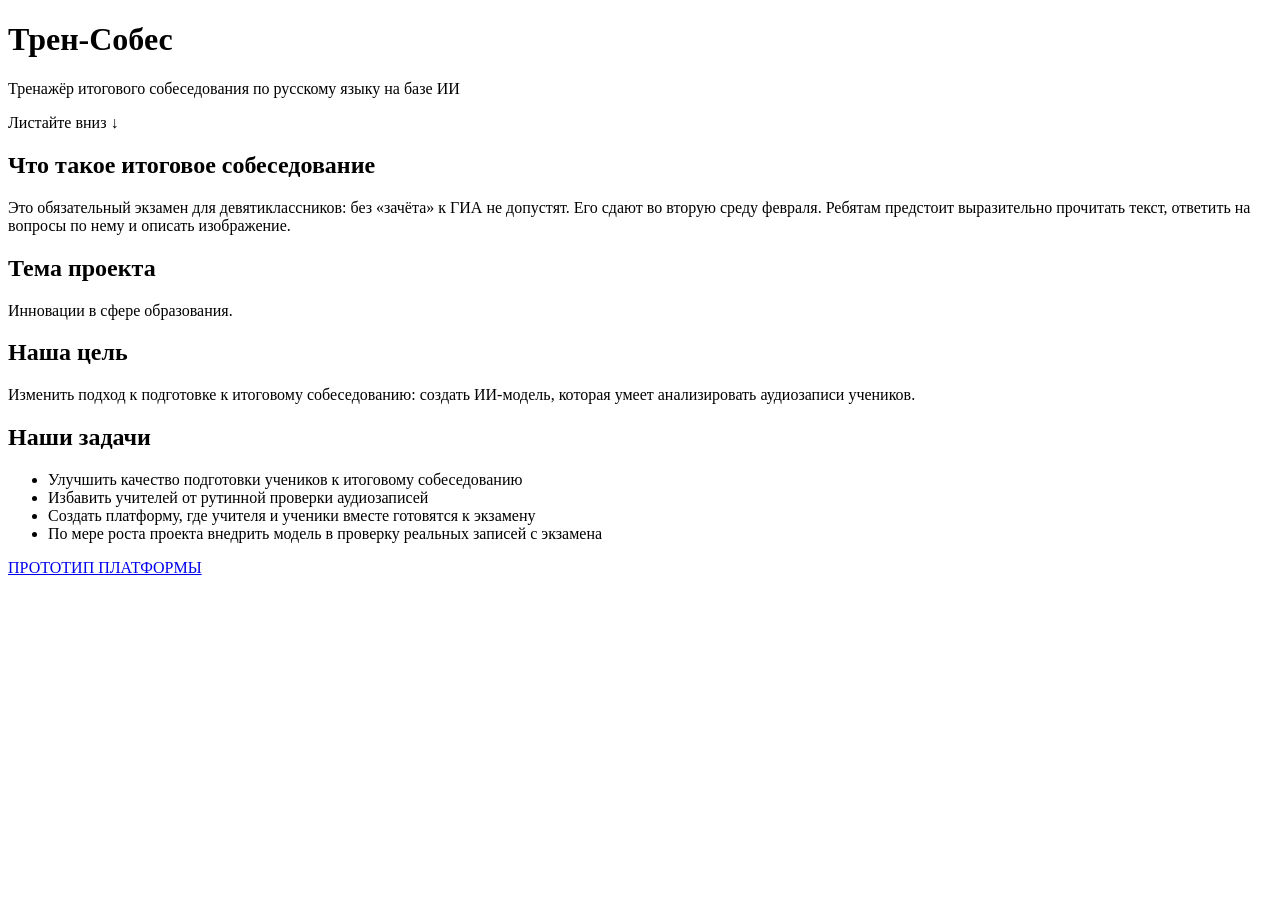
==== public_html/index.html @ 6dfd192b "Create index.html" ====
<!DOCTYPE html>
<html lang="ru">
<head>
<meta charset="UTF-8">
<meta name="viewport" content="width=device-width, initial-scale=1">
<title>Трен-Собес — подготовка к итоговому собеседованию</title>
<link rel="stylesheet" href="style.css">
<link rel="stylesheet" href="landing.css">
<script>document.documentElement.className+=' js'</script>
</head>
<body class="lp">

<header class="lp-hero">
  <h1 class="lp-title">Трен-Собес</h1>
  <p class="lp-tag">Тренажёр итогового собеседования по русскому языку на базе ИИ</p>
  <div class="lp-wave" aria-hidden="true"><i></i><i></i><i></i><i></i><i></i><i></i><i></i><i></i><i></i><i></i><i></i></div>
  <div class="lp-scroll" aria-hidden="true">Листайте вниз ↓</div>
</header>

<main class="lp-wrap">
  <section class="lp-block accent rv">
    <h2>Что такое итоговое собеседование</h2>
    <p>Это обязательный экзамен для девятиклассников: без «зачёта» к ГИА не допустят. Его сдают во вторую среду февраля. Ребятам предстоит выразительно прочитать текст, ответить на вопросы по нему и описать изображение.</p>
  </section>

  <section class="lp-block warm rv from-r">
    <h2>Тема проекта</h2>
    <p>Инновации в сфере образования.</p>
  </section>

  <section class="lp-block accent rv">
    <h2>Наша цель</h2>
    <p>Изменить подход к подготовке к итоговому собеседованию: создать ИИ-модель, которая умеет анализировать аудиозаписи учеников.</p>
  </section>

  <section class="lp-block rv from-r">
    <h2>Наши задачи</h2>
    <ul class="lp-tasks">
      <li>Улучшить качество подготовки учеников к итоговому собеседованию</li>
      <li>Избавить учителей от рутинной проверки аудиозаписей</li>
      <li>Создать платформу, где учителя и ученики вместе готовятся к экзамену</li>
      <li>По мере роста проекта внедрить модель в проверку реальных записей с экзамена</li>
    </ul>
  </section>
</main>

<div class="lp-cta rv">
  <a class="btn" href="role.html">ПРОТОТИП ПЛАТФОРМЫ</a>
</div>

<script>
(function(){
  var els=document.querySelectorAll('.rv');
  if(!('IntersectionObserver' in window)){els.forEach(function(e){e.classList.add('in')});return}
  var io=new IntersectionObserver(function(entries){
    entries.forEach(function(en){if(en.isIntersecting){en.target.classList.add('in');io.unobserve(en.target)}});
  },{threshold:.15});
  els.forEach(function(e){io.observe(e)});
})();
</script>
</body>
</html>
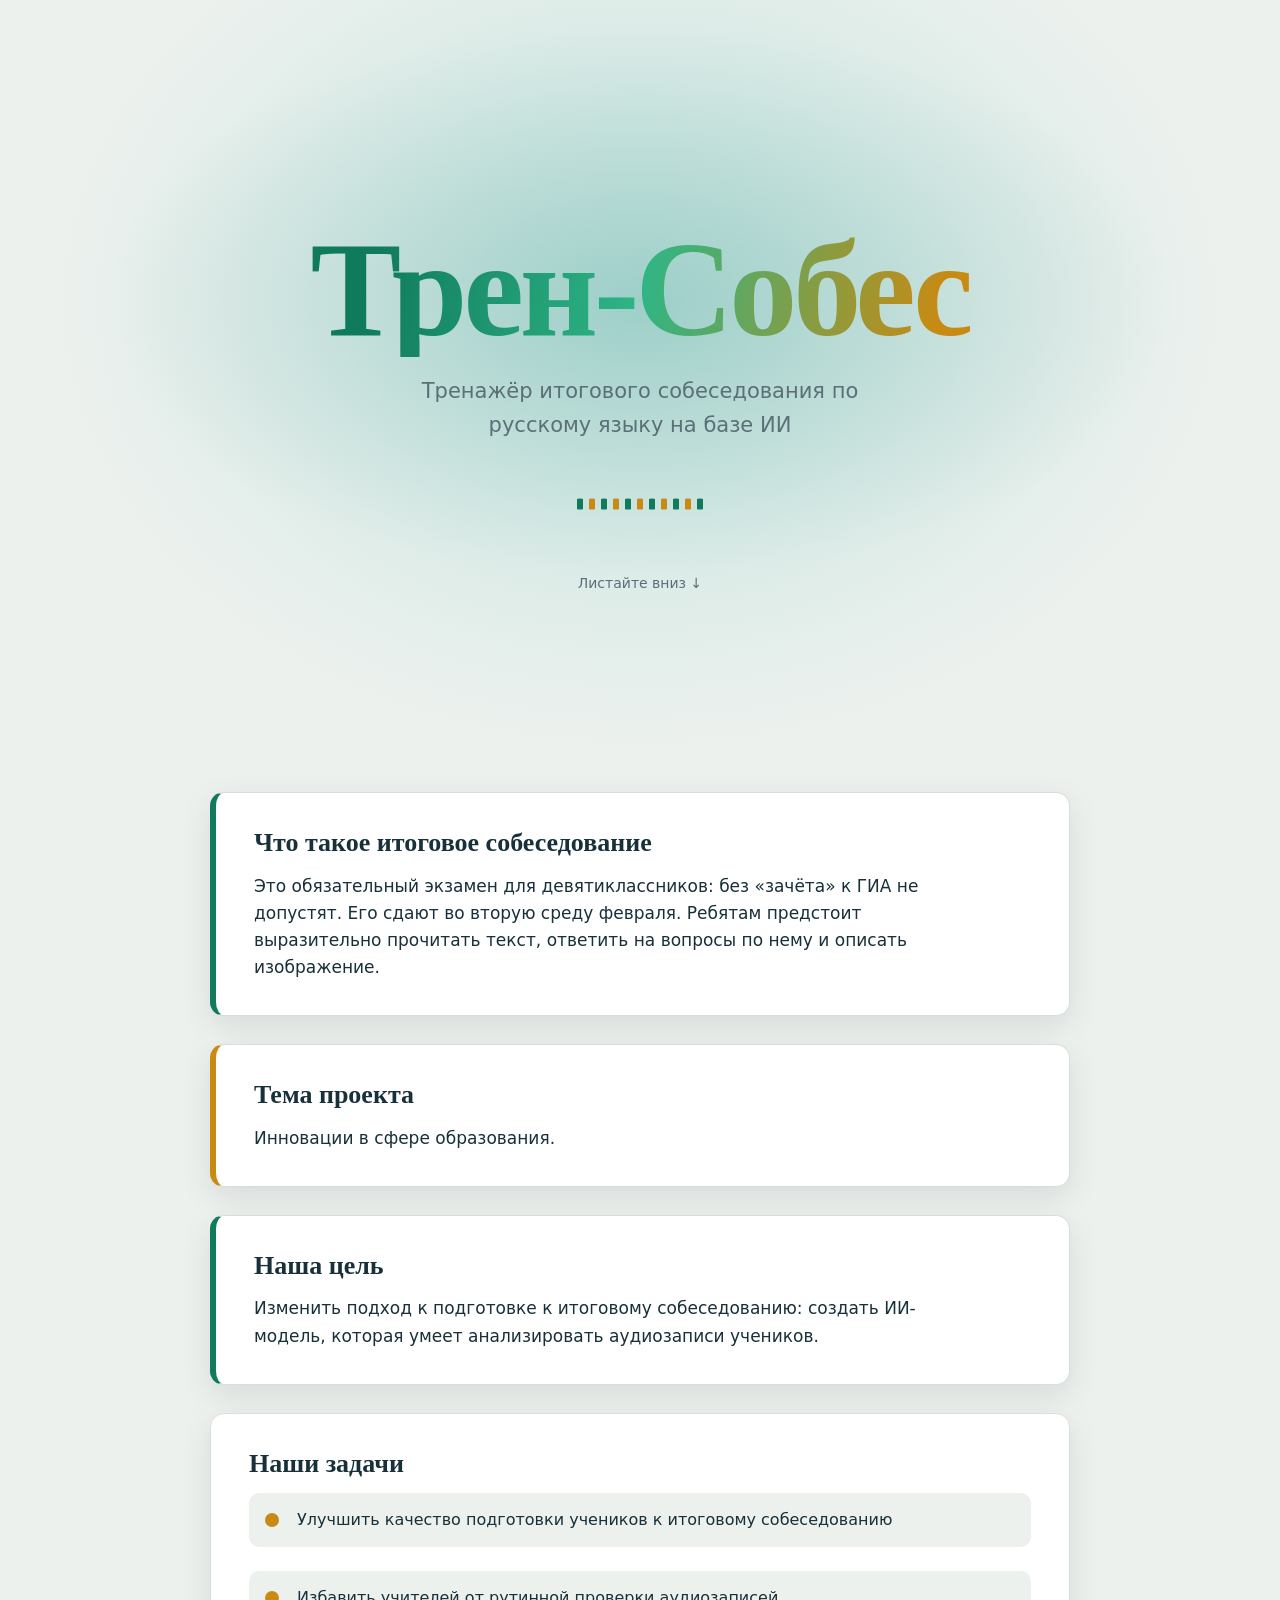
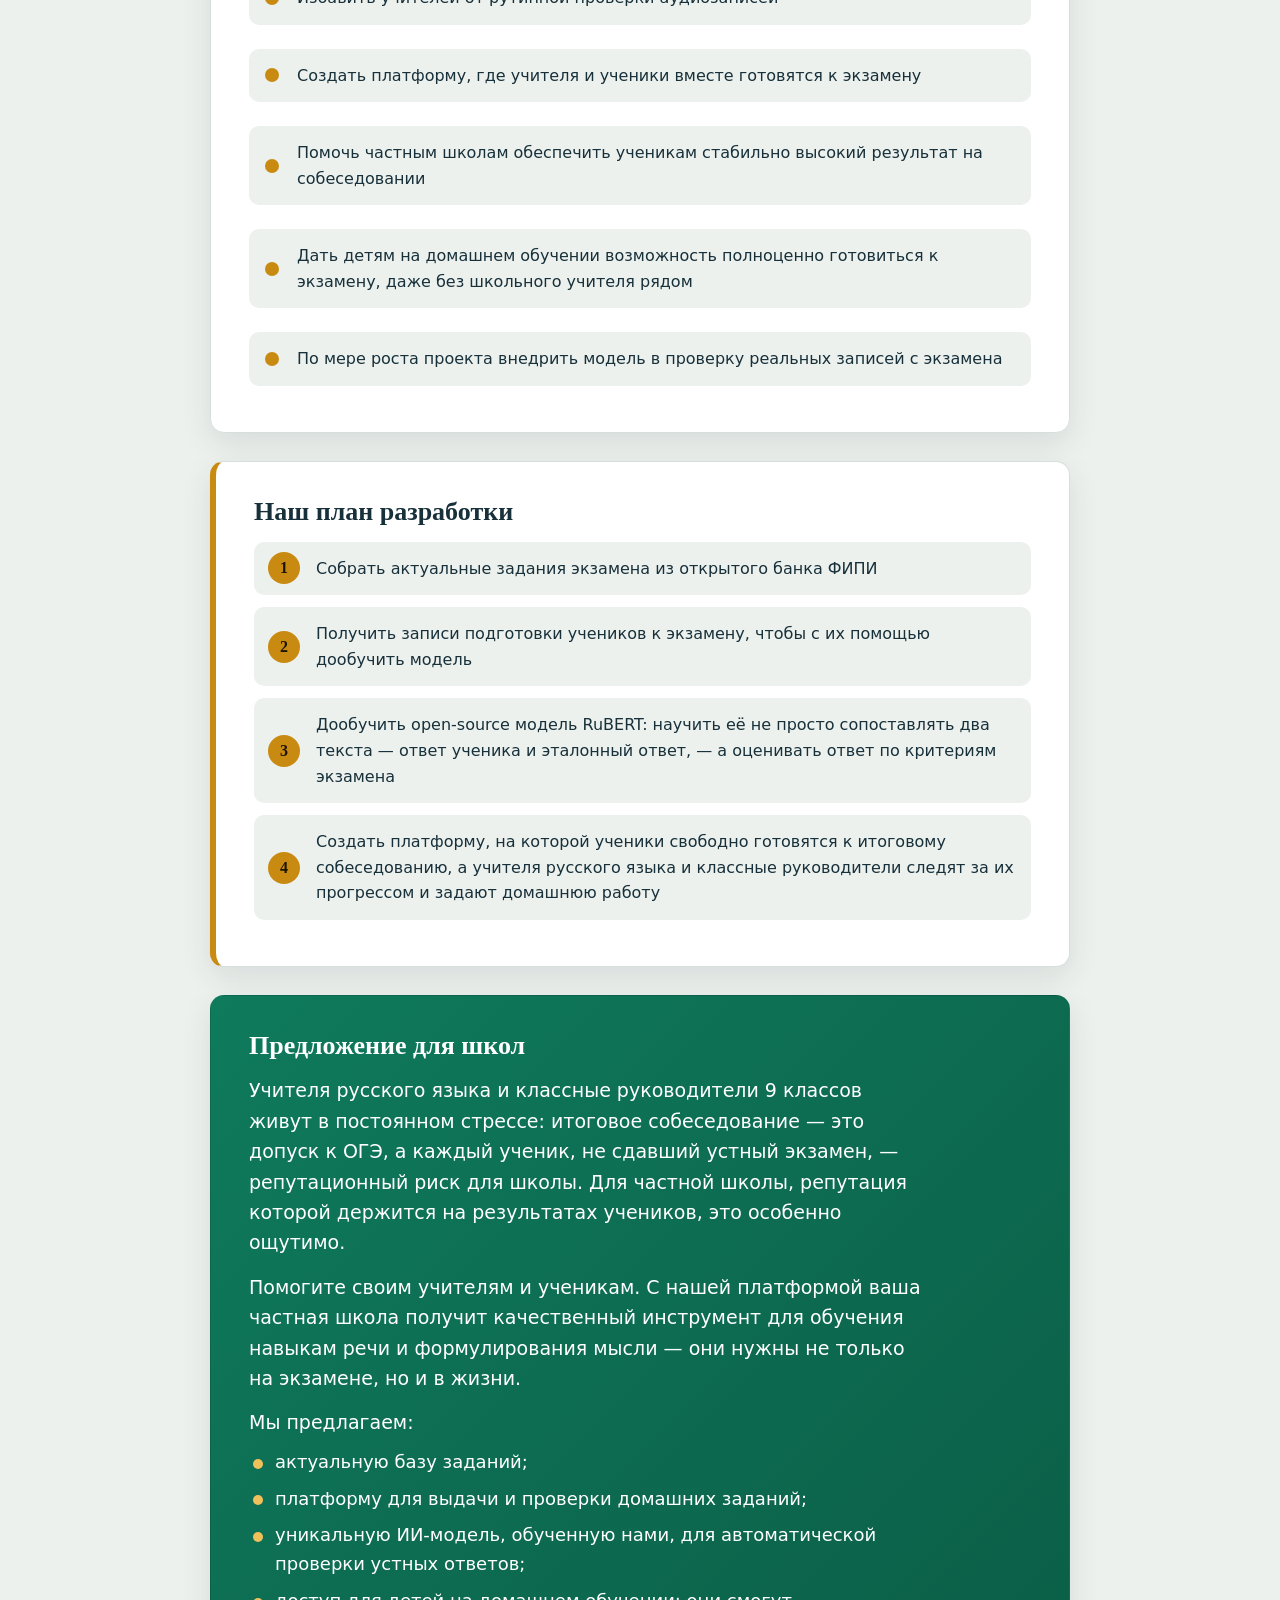
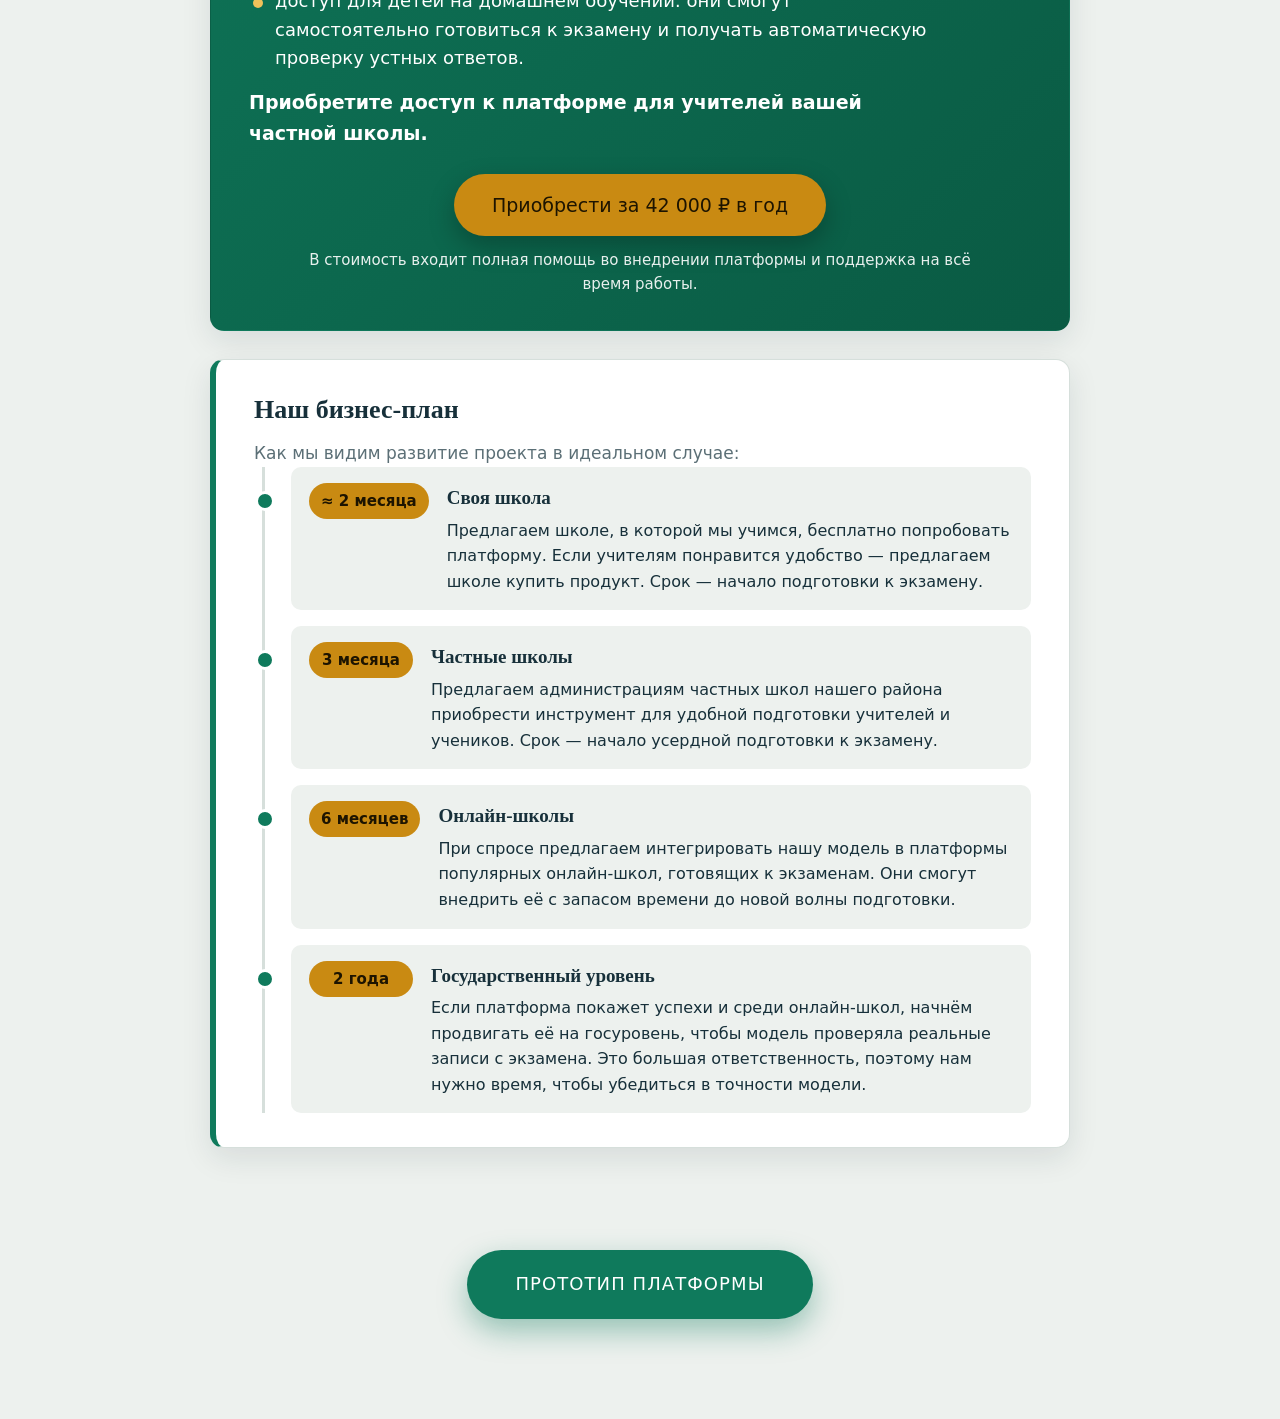
==== commit 057af1de: "Add files via upload" ====
--- a/public_html/index.html
+++ b/public_html/index.html
@@ -39,8 +39,74 @@
       <li>Улучшить качество подготовки учеников к итоговому собеседованию</li>
       <li>Избавить учителей от рутинной проверки аудиозаписей</li>
       <li>Создать платформу, где учителя и ученики вместе готовятся к экзамену</li>
+      <li>Помочь частным школам обеспечить ученикам стабильно высокий результат на собеседовании</li>
+      <li>Дать детям на домашнем обучении возможность полноценно готовиться к экзамену, даже без школьного учителя рядом</li>
       <li>По мере роста проекта внедрить модель в проверку реальных записей с экзамена</li>
     </ul>
+  </section>
+
+  <section class="lp-block warm rv">
+    <h2>Наш план разработки</h2>
+    <ol class="lp-steps">
+      <li>Собрать актуальные задания экзамена из открытого банка ФИПИ</li>
+      <li>Получить записи подготовки учеников к экзамену, чтобы с их помощью дообучить модель</li>
+      <li>Дообучить open-source модель RuBERT: научить её не просто сопоставлять два текста — ответ ученика и эталонный ответ, — а оценивать ответ по критериям экзамена</li>
+      <li>Создать платформу, на которой ученики свободно готовятся к итоговому собеседованию, а учителя русского языка и классные руководители следят за их прогрессом и задают домашнюю работу</li>
+    </ol>
+  </section>
+
+  <section class="lp-block goal rv from-r">
+    <h2>Предложение для школ</h2>
+    <p>Учителя русского языка и классные руководители 9 классов живут в постоянном стрессе: итоговое собеседование — это допуск к ОГЭ, а каждый ученик, не сдавший устный экзамен, — репутационный риск для школы. Для частной школы, репутация которой держится на результатах учеников, это особенно ощутимо.</p>
+    <p class="lp-offer-gap">Помогите своим учителям и ученикам. С нашей платформой ваша частная школа получит качественный инструмент для обучения навыкам речи и формулирования мысли — они нужны не только на экзамене, но и в жизни.</p>
+    <p class="lp-offer-gap">Мы предлагаем:</p>
+    <ul class="lp-offer">
+      <li>актуальную базу заданий;</li>
+      <li>платформу для выдачи и проверки домашних заданий;</li>
+      <li>уникальную ИИ-модель, обученную нами, для автоматической проверки устных ответов;</li>
+      <li>доступ для детей на домашнем обучении: они смогут самостоятельно готовиться к экзамену и получать автоматическую проверку устных ответов.</li>
+    </ul>
+    <p class="lp-offer-gap"><strong>Приобретите доступ к платформе для учителей вашей частной школы.</strong></p>
+    <div class="lp-buy">
+      <!-- TODO: заменить href на форму заявки или почту для связи -->
+      <a class="btn alt" href="#">Приобрести за 42 000 ₽ в год</a>
+      <p class="lp-buy-note">В стоимость входит полная помощь во внедрении платформы и поддержка на всё время работы.</p>
+    </div>
+  </section>
+
+  <section class="lp-block accent rv">
+    <h2>Наш бизнес-план</h2>
+    <p class="lp-lead">Как мы видим развитие проекта в идеальном случае:</p>
+    <ol class="lp-roadmap">
+      <li>
+        <span class="lp-term">≈ 2 месяца</span>
+        <div>
+          <strong>Своя школа</strong>
+          <p>Предлагаем школе, в которой мы учимся, бесплатно попробовать платформу. Если учителям понравится удобство — предлагаем школе купить продукт. Срок — начало подготовки к экзамену.</p>
+        </div>
+      </li>
+      <li>
+        <span class="lp-term">3 месяца</span>
+        <div>
+          <strong>Частные школы</strong>
+          <p>Предлагаем администрациям частных школ нашего района приобрести инструмент для удобной подготовки учителей и учеников. Срок — начало усердной подготовки к экзамену.</p>
+        </div>
+      </li>
+      <li>
+        <span class="lp-term">6 месяцев</span>
+        <div>
+          <strong>Онлайн-школы</strong>
+          <p>При спросе предлагаем интегрировать нашу модель в платформы популярных онлайн-школ, готовящих к экзаменам. Они смогут внедрить её с запасом времени до новой волны подготовки.</p>
+        </div>
+      </li>
+      <li>
+        <span class="lp-term">2 года</span>
+        <div>
+          <strong>Государственный уровень</strong>
+          <p>Если платформа покажет успехи и среди онлайн-школ, начнём продвигать её на госуровень, чтобы модель проверяла реальные записи с экзамена. Это большая ответственность, поэтому нам нужно время, чтобы убедиться в точности модели.</p>
+        </div>
+      </li>
+    </ol>
   </section>
 </main>
 
--- a/public_html/style.css
+++ b/public_html/style.css
@@ -0,0 +1,80 @@
+:root{--bg:#edf1ee;--ink:#17303a;--muted:#5b6f76;--card:#fff;--line:#d6dfdb;--accent:#0f7a5c;--accent-d:#0a5a43;--glow:#0f766e;--warm:#c98a12;--ok:#1f8a4c;--bad:#b83b3b;--r:14px}
+@media(prefers-color-scheme:dark){:root{--bg:#101c20;--ink:#e6efee;--muted:#93a8ad;--card:#182a30;--line:#2a4047;--accent:#34b88a;--accent-d:#55d1a6;--glow:#2fb5a8;--warm:#e3ae3d;--ok:#4cc17f;--bad:#e56b6b}}
+*{box-sizing:border-box}
+body{margin:0;min-height:100vh;background:var(--bg);color:var(--ink);font:16px/1.6 "Segoe UI",system-ui,-apple-system,sans-serif}
+h1,h2,h3,h4,h5{font-family:Georgia,"Times New Roman",serif;line-height:1.25;margin:0 0 .6em}
+.topbar{position:sticky;top:0;z-index:5;display:flex;gap:8px;align-items:center;padding:10px 20px;background:var(--card);border-bottom:1px solid var(--line)}
+.topbar a{color:var(--accent);text-decoration:none;font-weight:600;padding:6px 12px;border-radius:8px}
+.topbar a:hover,.topbar a:focus-visible{background:var(--bg);outline:none}
+.topbar .sp{flex:1}
+.stage{display:flex;justify-content:center;align-items:center;min-height:calc(100vh - 56px);padding:24px}
+.stage.full{min-height:100vh}
+.card{background:var(--card);border:1px solid var(--line);border-radius:var(--r);padding:36px;width:100%;max-width:520px;text-align:center;box-shadow:0 8px 28px rgba(15,40,45,.08)}
+.card.wide{max-width:820px;text-align:left}
+.card h1{font-size:1.9rem}.card h2,.card h3{font-size:1.5rem}
+.sub{color:var(--muted);margin:-.2em 0 1.4em}
+.btn{display:block;width:100%;padding:15px 18px;margin:10px 0;border:0;border-radius:10px;background:var(--accent);color:#fff;font:600 17px/1.3 inherit;text-decoration:none;text-align:center;cursor:pointer;transition:background .15s,transform .15s}
+.btn:hover,.btn:focus-visible{background:var(--accent-d);transform:translateY(-1px);outline:none}
+.btn.alt{background:var(--warm);color:#1d1400}.btn.alt:hover{filter:brightness(.93);background:var(--warm)}
+.btn.ghost{background:transparent;color:var(--accent);border:2px solid var(--accent)}
+.btn.ghost:hover{background:var(--accent);color:#fff}
+.list{list-style:none;padding:0;margin:0}
+.list li{margin:8px 0}
+.list a{display:block;padding:14px;border:1px solid var(--line);border-radius:10px;color:var(--accent);font-weight:600;text-decoration:none;background:var(--card)}
+.list a:hover,.list a:focus-visible{border-color:var(--accent);background:var(--bg);outline:none}
+table{width:100%;border-collapse:collapse;margin-top:12px;text-align:left}
+th,td{padding:12px;border-bottom:1px solid var(--line)}
+th{color:var(--muted);font-weight:600;font-size:.92rem}
+.stress{color:#d33;font-weight:inherit}
+.good{color:var(--ok);font-weight:700}.mid{color:var(--warm);font-weight:700}.low{color:var(--bad);font-weight:700}
+.note{margin-top:20px;font-size:.85rem;color:var(--muted)}
+.passage{background:var(--bg);border-left:4px solid var(--accent);border-radius:10px;padding:18px 20px;white-space:pre-line;font-family:Georgia,serif;font-size:1.05rem}
+.q{margin:8px 0;padding:10px 14px;background:var(--bg);border-left:4px solid var(--warm);border-radius:8px}
+.hint{margin-top:14px;padding:14px 16px;border:1px dashed var(--line);border-radius:10px}
+.hint b{display:block;color:var(--muted);font-weight:600;font-size:.9rem}
+.photo{display:block;width:100%;max-width:480px;margin:18px auto;border-radius:12px;background:var(--line)}
+.rec{display:flex;flex-direction:column;align-items:center;gap:6px;margin-top:28px}
+.mic{width:72px;height:72px;border-radius:50%;background:var(--accent);display:grid;place-items:center;text-decoration:none;transition:transform .15s,background .15s}
+.mic:hover,.mic:focus-visible{background:var(--accent-d);transform:scale(1.06);outline:none}
+.mic svg{width:32px;height:32px;fill:none;stroke:#fff;stroke-width:2;stroke-linecap:round}
+.rec span{font-size:.85rem;color:var(--muted)}
+
+.lp{overflow-x:hidden}
+.lp-hero{min-height:88vh;display:flex;flex-direction:column;align-items:center;justify-content:center;text-align:center;padding:48px 20px 24px;position:relative}
+.lp-hero::before{content:"";position:absolute;inset:0;z-index:-1;background:radial-gradient(60% 50% at 50% 38%,color-mix(in srgb,var(--glow) 22%,transparent),transparent 70%)}
+.lp-title{font-family:Georgia,"Times New Roman",serif;font-weight:700;font-size:clamp(3.2rem,13vw,8.5rem);line-height:1;letter-spacing:-.03em;margin:0;background:linear-gradient(100deg,var(--accent) 10%,var(--accent-d) 45%,var(--warm) 95%);-webkit-background-clip:text;background-clip:text;color:transparent;animation:lp-title 1.1s cubic-bezier(.2,.8,.2,1) both}
+.lp-tag{margin:18px 0 0;max-width:34ch;font-size:clamp(1.05rem,2.4vw,1.35rem);color:var(--muted);animation:lp-title 1.1s .25s cubic-bezier(.2,.8,.2,1) both}
+.lp-wave{display:flex;gap:6px;align-items:center;height:56px;margin-top:34px;animation:lp-title 1.1s .45s both}
+.lp-wave i{display:block;width:6px;height:100%;border-radius:3px;background:var(--accent);transform:scaleY(.2);animation:lp-bar 1.4s ease-in-out infinite}
+.lp-wave i:nth-child(2n){background:var(--warm)}
+.lp-wave i:nth-child(1){animation-delay:-1.3s}.lp-wave i:nth-child(2){animation-delay:-1.1s}.lp-wave i:nth-child(3){animation-delay:-.9s}.lp-wave i:nth-child(4){animation-delay:-.7s}.lp-wave i:nth-child(5){animation-delay:-.5s}.lp-wave i:nth-child(6){animation-delay:-.3s}.lp-wave i:nth-child(7){animation-delay:-.6s}.lp-wave i:nth-child(8){animation-delay:-.2s}.lp-wave i:nth-child(9){animation-delay:-.8s}.lp-wave i:nth-child(10){animation-delay:-.4s}.lp-wave i:nth-child(11){animation-delay:-1s}
+@keyframes lp-bar{0%,100%{transform:scaleY(.2)}50%{transform:scaleY(1)}}
+@keyframes lp-title{from{opacity:0;transform:translateY(28px)}to{opacity:1;transform:none}}
+.lp-scroll{margin-top:40px;color:var(--muted);font-size:.9rem}
+
+.lp-wrap{max-width:900px;margin:0 auto;padding:0 20px 40px}
+.lp-block{background:var(--card);border:1px solid var(--line);border-radius:var(--r);padding:34px 38px;margin:0 0 28px;box-shadow:0 10px 30px rgba(15,40,45,.07);position:relative}
+.lp-block h2{font-size:clamp(1.4rem,3.4vw,1.9rem);margin-bottom:.5em}
+.lp-block p{margin:0;font-size:1.06rem;max-width:68ch}
+.lp-block.accent{border-left:6px solid var(--accent)}
+.lp-block.warm{border-left:6px solid var(--warm)}
+.lp-block.goal{background:linear-gradient(135deg,var(--accent),var(--accent-d));color:#fff;border-color:transparent}
+.lp-block.goal h2{color:#fff}
+.lp-block.goal p{font-size:1.2rem}
+.lp-tasks{list-style:none;margin:0;padding:0;display:grid;gap:12px}
+.lp-tasks li{position:relative;padding:14px 16px 14px 48px;background:var(--bg);border-radius:10px}
+.lp-tasks li::before{content:"";position:absolute;left:16px;top:50%;width:14px;height:14px;margin-top:-7px;border-radius:50%;background:var(--warm)}
+
+.lp-cta{text-align:center;padding:24px 20px 90px}
+.lp-cta .btn{display:inline-block;width:auto;padding:20px 48px;font-size:1.15rem;letter-spacing:.06em;border-radius:999px;box-shadow:0 12px 30px color-mix(in srgb,var(--accent) 40%,transparent)}
+
+.js .rv{opacity:0;transform:translateX(-120px);transition:opacity .9s cubic-bezier(.2,.8,.2,1),transform .9s cubic-bezier(.2,.8,.2,1)}
+.js .rv.from-r{transform:translateX(120px)}
+.js .rv.in{opacity:1;transform:none}
+@media(max-width:600px){.lp-block{padding:24px 22px}.js .rv,.js .rv.from-r{transform:translateX(0) translateY(40px)}}
+@media(prefers-reduced-motion:reduce){
+  .lp-title,.lp-tag,.lp-wave{animation:none}
+  .lp-wave i{animation:none;transform:scaleY(.6)}
+  .js .rv,.js .rv.from-r{opacity:1;transform:none;transition:none}
+}
+
--- a/public_html/landing.css
+++ b/public_html/landing.css
@@ -0,0 +1,353 @@
+/* ===== Стили лендинга (index.html). Подключается ПОСЛЕ style.css ===== */
+
+body.lp {
+  overflow-x: hidden;
+}
+
+/* ---------- Первый экран ---------- */
+.lp-hero {
+  min-height: 88vh;
+  display: flex;
+  flex-direction: column;
+  align-items: center;
+  justify-content: center;
+  text-align: center;
+  padding: 48px 20px 24px;
+  background: radial-gradient(ellipse at 50% 38%, rgba(47, 181, 168, 0.22), rgba(0, 0, 0, 0) 65%);
+}
+
+.lp-title {
+  margin: 0;
+  font-family: Georgia, "Times New Roman", serif;
+  font-weight: 700;
+  font-size: 56px;
+  line-height: 1;
+  letter-spacing: -0.03em;
+  color: #0f7a5c;
+  background: linear-gradient(100deg, #0f7a5c 10%, #2fb585 50%, #c98a12 95%);
+  -webkit-background-clip: text;
+  background-clip: text;
+  -webkit-text-fill-color: transparent;
+  animation: lp-rise 1.1s ease-out both;
+}
+
+.lp-tag {
+  margin: 18px 0 0;
+  max-width: 460px;
+  font-size: 18px;
+  color: var(--muted);
+  animation: lp-rise 1.1s ease-out 0.25s both;
+}
+
+.lp-scroll {
+  margin-top: 40px;
+  font-size: 14px;
+  color: var(--muted);
+}
+
+/* ---------- Звуковая волна ---------- */
+.lp-wave {
+  display: flex;
+  align-items: center;
+  gap: 6px;
+  height: 56px;
+  margin-top: 34px;
+  animation: lp-rise 1.1s ease-out 0.45s both;
+}
+
+.lp-wave i {
+  display: block;
+  width: 6px;
+  height: 100%;
+  border-radius: 3px;
+  background: var(--accent);
+  transform: scaleY(0.2);
+  animation: lp-bar 1.4s ease-in-out infinite;
+}
+
+.lp-wave i:nth-child(even) { background: var(--warm); }
+.lp-wave i:nth-child(1)  { animation-delay: -1.3s; }
+.lp-wave i:nth-child(2)  { animation-delay: -1.1s; }
+.lp-wave i:nth-child(3)  { animation-delay: -0.9s; }
+.lp-wave i:nth-child(4)  { animation-delay: -0.7s; }
+.lp-wave i:nth-child(5)  { animation-delay: -0.5s; }
+.lp-wave i:nth-child(6)  { animation-delay: -0.3s; }
+.lp-wave i:nth-child(7)  { animation-delay: -0.6s; }
+.lp-wave i:nth-child(8)  { animation-delay: -0.2s; }
+.lp-wave i:nth-child(9)  { animation-delay: -0.8s; }
+.lp-wave i:nth-child(10) { animation-delay: -0.4s; }
+.lp-wave i:nth-child(11) { animation-delay: -1.0s; }
+
+@keyframes lp-bar {
+  0%, 100% { transform: scaleY(0.2); }
+  50%      { transform: scaleY(1); }
+}
+
+@keyframes lp-rise {
+  from { opacity: 0; transform: translateY(28px); }
+  to   { opacity: 1; transform: translateY(0); }
+}
+
+/* ---------- Блоки текста ---------- */
+.lp-wrap {
+  max-width: 900px;
+  margin: 0 auto;
+  padding: 0 20px 40px;
+}
+
+.lp-block {
+  position: relative;
+  margin: 0 0 28px;
+  padding: 34px 38px;
+  background: var(--card);
+  border: 1px solid var(--line);
+  border-radius: 14px;
+  box-shadow: 0 10px 30px rgba(15, 40, 45, 0.1);
+}
+
+.lp-block h2 {
+  margin: 0 0 0.5em;
+  font-size: 26px;
+}
+
+.lp-block p {
+  margin: 0;
+  max-width: 680px;
+  font-size: 17px;
+}
+
+.lp-block.accent { border-left: 6px solid var(--accent); }
+.lp-block.warm   { border-left: 6px solid var(--warm); }
+
+.lp-block.goal {
+  background: linear-gradient(135deg, #0f7a5c, #0a5a43);
+  border-color: transparent;
+  color: #ffffff;
+}
+.lp-block.goal h2 { color: #ffffff; }
+.lp-block.goal p  { font-size: 19px; }
+
+/* ---------- Список задач ---------- */
+.lp-tasks {
+  list-style: none;
+  margin: 0;
+  padding: 0;
+}
+
+.lp-tasks li {
+  position: relative;
+  margin: 0 0 12px;
+  padding: 14px 16px 14px 48px;
+  background: var(--bg);
+  border-radius: 10px;
+}
+
+.lp-tasks li::before {
+  content: "";
+  position: absolute;
+  left: 16px;
+  top: 50%;
+  width: 14px;
+  height: 14px;
+  margin-top: -7px;
+  border-radius: 50%;
+  background: var(--warm);
+}
+
+/* ---------- Нумерованный план разработки ---------- */
+.lp-steps {
+  list-style: none;
+  counter-reset: step;
+  margin: 0;
+  padding: 0;
+}
+
+.lp-steps li {
+  position: relative;
+  counter-increment: step;
+  margin: 0 0 12px;
+  padding: 14px 16px 14px 62px;
+  background: var(--bg);
+  border-radius: 10px;
+}
+
+.lp-steps li::before {
+  content: counter(step);
+  position: absolute;
+  left: 14px;
+  top: 50%;
+  width: 32px;
+  height: 32px;
+  margin-top: -16px;
+  border-radius: 50%;
+  background: var(--warm);
+  color: #1d1400;
+  font: 700 16px/32px Georgia, "Times New Roman", serif;
+  text-align: center;
+}
+
+/* ---------- Предложение школам ---------- */
+.lp-block.goal .lp-offer-gap { margin-top: 14px; }
+
+.lp-offer {
+  list-style: none;
+  margin: 10px 0 0;
+  padding: 0;
+  max-width: 680px;
+  font-size: 18px;
+}
+
+.lp-offer li {
+  position: relative;
+  margin: 0 0 8px;
+  padding-left: 26px;
+}
+
+.lp-offer li::before {
+  content: "";
+  position: absolute;
+  left: 4px;
+  top: 0.6em;
+  width: 10px;
+  height: 10px;
+  border-radius: 50%;
+  background: #f0c15a;
+}
+
+.lp-buy {
+  margin-top: 26px;
+  text-align: center;
+}
+ 
+.lp-buy .btn {
+  display: inline-block;
+  width: auto;
+  margin: 0;
+  padding: 16px 38px;
+  font-size: 19px;
+  border-radius: 999px;
+  box-shadow: 0 10px 26px rgba(0, 0, 0, 0.25);
+}
+ 
+.lp-block.goal .lp-buy-note {
+  margin: 12px auto 0;
+  font-size: 15px;
+  opacity: 0.9;
+}
+
+/* ---------- Бизнес-план (дорожная карта) ---------- */
+.lp-lead { margin-bottom: 18px; color: var(--muted); }
+
+.lp-roadmap {
+  list-style: none;
+  margin: 0;
+  padding: 0 0 0 4px;
+  border-left: 3px solid var(--line);
+  margin-left: 8px;
+}
+
+.lp-roadmap li {
+  position: relative;
+  display: flex;
+  gap: 18px;
+  align-items: flex-start;
+  margin: 0 0 16px 22px;
+  padding: 16px 18px;
+  background: var(--bg);
+  border-radius: 10px;
+}
+
+.lp-roadmap li::before {
+  content: "";
+  position: absolute;
+  left: -36px;
+  top: 24px;
+  width: 14px;
+  height: 14px;
+  border-radius: 50%;
+  background: var(--accent);
+  border: 3px solid var(--card);
+}
+
+.lp-roadmap li:last-child { margin-bottom: 0; }
+
+.lp-term {
+  flex: 0 0 auto;
+  min-width: 104px;
+  padding: 6px 12px;
+  border-radius: 999px;
+  background: var(--warm);
+  color: #1d1400;
+  font-weight: 700;
+  font-size: 15px;
+  text-align: center;
+  white-space: nowrap;
+}
+
+.lp-roadmap strong {
+  display: block;
+  margin-bottom: 4px;
+  font-family: Georgia, "Times New Roman", serif;
+  font-size: 19px;
+}
+
+.lp-roadmap p {
+  font-size: 16px;
+  max-width: none;
+}
+
+/* ---------- Кнопка ---------- */
+.lp-cta {
+  text-align: center;
+  padding: 24px 20px 90px;
+}
+
+.lp-cta .btn {
+  display: inline-block;
+  width: auto;
+  padding: 20px 48px;
+  font-size: 18px;
+  letter-spacing: 0.06em;
+  border-radius: 999px;
+  box-shadow: 0 12px 30px rgba(15, 122, 92, 0.4);
+}
+
+/* ---------- Появление блоков при прокрутке ---------- */
+.js .rv {
+  opacity: 0;
+  transform: translateX(-120px);
+  transition: opacity 0.9s ease-out, transform 0.9s ease-out;
+}
+.js .rv.from-r { transform: translateX(120px); }
+.js .rv.in     { opacity: 1; transform: none; }
+
+/* ---------- Большие экраны ---------- */
+@media (min-width: 700px) {
+  .lp-title { font-size: 96px; }
+  .lp-tag   { font-size: 21px; }
+}
+@media (min-width: 1100px) {
+  .lp-title { font-size: 136px; }
+}
+
+/* ---------- Телефоны ---------- */
+@media (max-width: 600px) {
+  .lp-block { padding: 24px 22px; }
+  .lp-roadmap li { flex-direction: column; gap: 10px; }
+  .js .rv,
+  .js .rv.from-r { transform: translateY(40px); }
+  .js .rv.in { transform: none; }
+}
+
+/* ---------- Тёмная тема ---------- */
+@media (prefers-color-scheme: dark) {
+  .lp-title { color: #34b88a; }
+  .lp-cta .btn { box-shadow: 0 12px 30px rgba(52, 184, 138, 0.35); }
+}
+
+/* ---------- Без анимации, если так настроено в системе ---------- */
+@media (prefers-reduced-motion: reduce) {
+  .lp-title, .lp-tag, .lp-wave { animation: none; }
+  .lp-wave i { animation: none; transform: scaleY(0.6); }
+  .js .rv, .js .rv.from-r { opacity: 1; transform: none; transition: none; }
+}
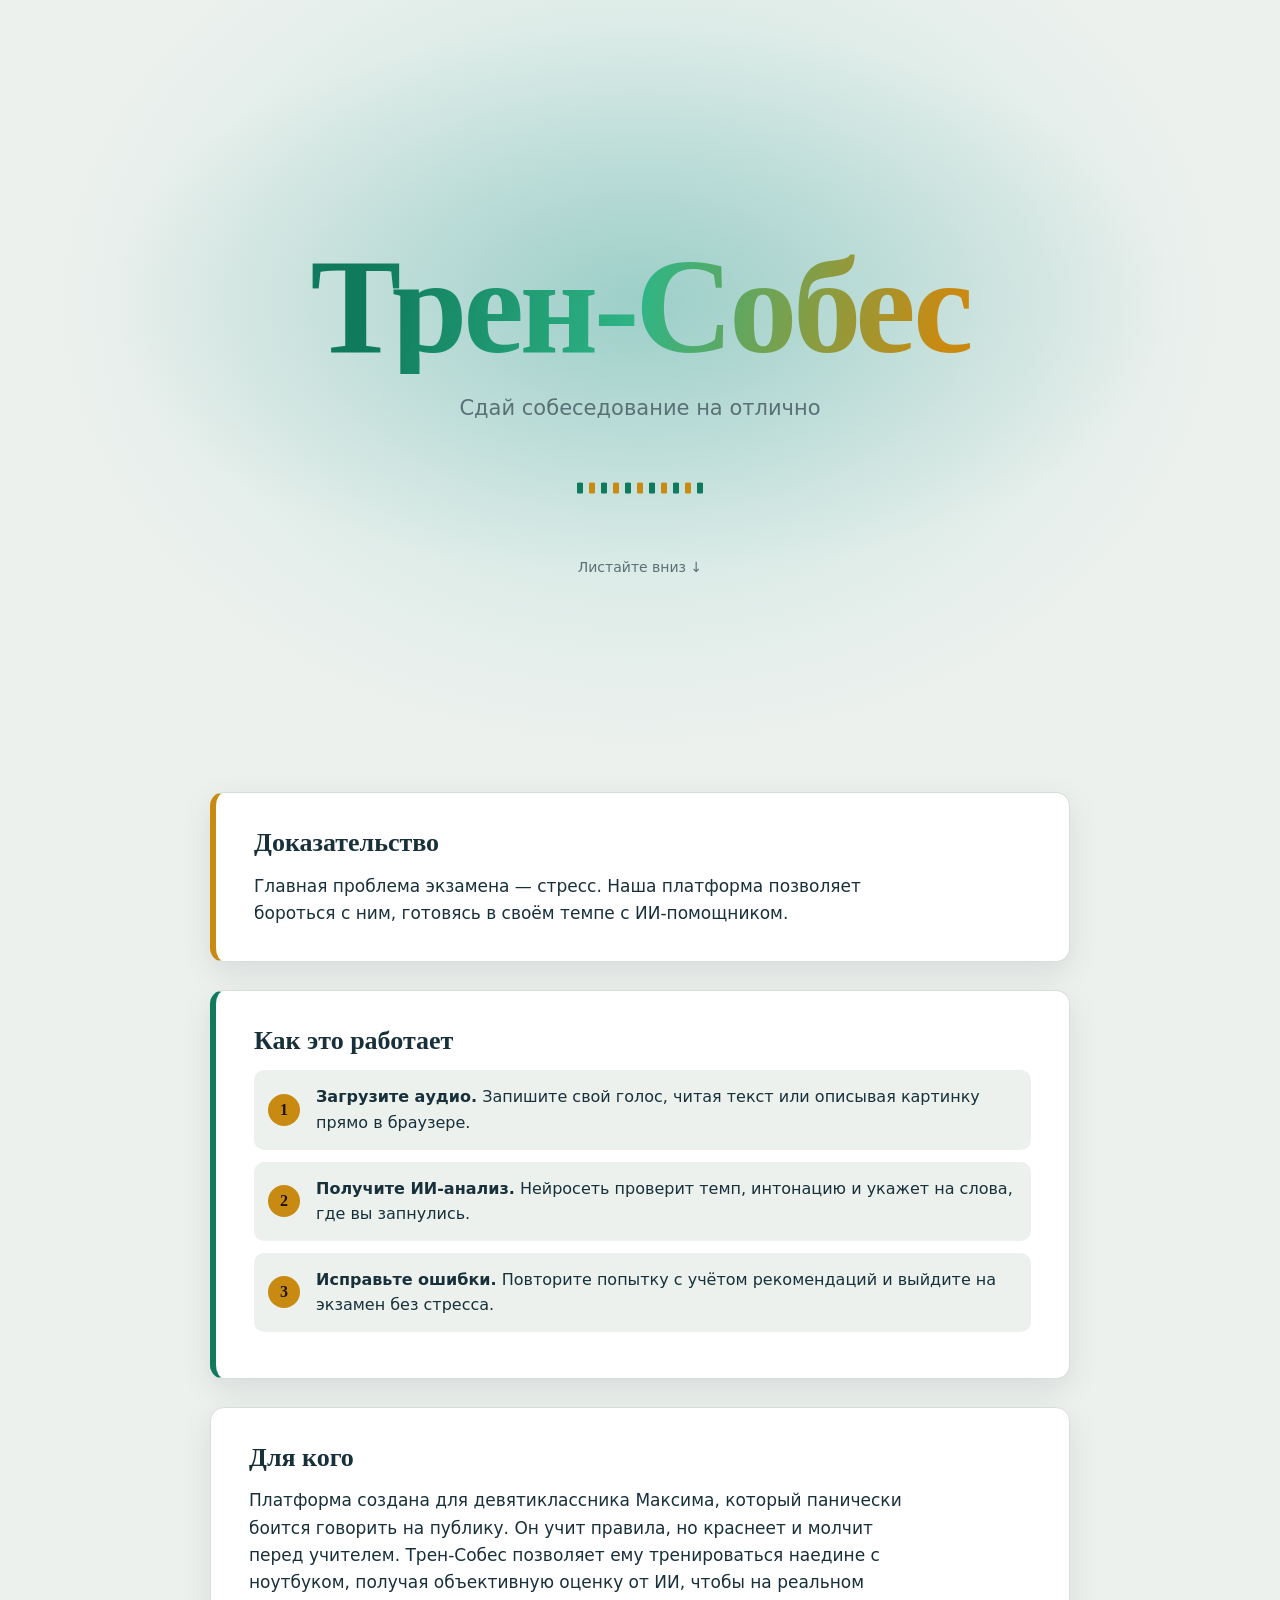
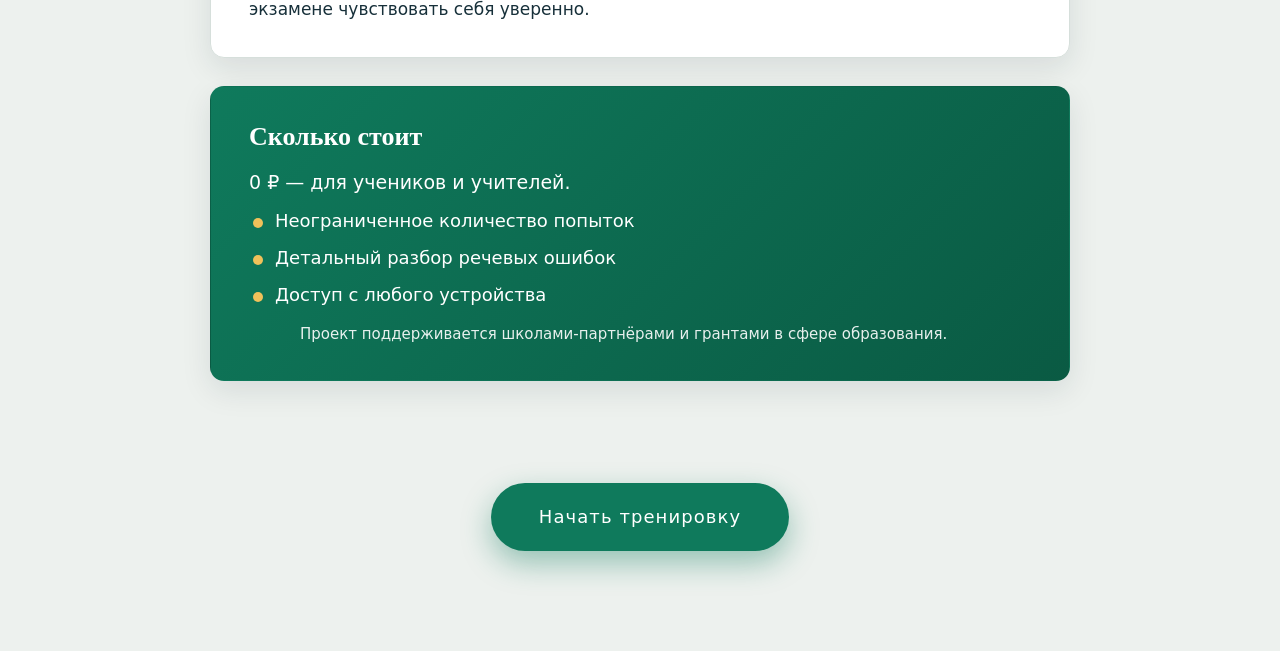
==== commit d8ccf4d3: "Add files via upload" ====
--- a/public_html/index.html
+++ b/public_html/index.html
@@ -12,106 +12,48 @@
 
 <header class="lp-hero">
   <h1 class="lp-title">Трен-Собес</h1>
-  <p class="lp-tag">Тренажёр итогового собеседования по русскому языку на базе ИИ</p>
+  <p class="lp-tag">Сдай собеседование на отлично</p>
+  
   <div class="lp-wave" aria-hidden="true"><i></i><i></i><i></i><i></i><i></i><i></i><i></i><i></i><i></i><i></i><i></i></div>
   <div class="lp-scroll" aria-hidden="true">Листайте вниз ↓</div>
 </header>
 
 <main class="lp-wrap">
-  <section class="lp-block accent rv">
-    <h2>Что такое итоговое собеседование</h2>
-    <p>Это обязательный экзамен для девятиклассников: без «зачёта» к ГИА не допустят. Его сдают во вторую среду февраля. Ребятам предстоит выразительно прочитать текст, ответить на вопросы по нему и описать изображение.</p>
+
+  <section class="lp-block warm rv">
+    <h2>Доказательство</h2>
+    <p>Главная проблема экзамена — стресс. Наша платформа позволяет бороться с ним, готовясь в своём темпе с ИИ-помощником.</p>
   </section>
 
-  <section class="lp-block warm rv from-r">
-    <h2>Тема проекта</h2>
-    <p>Инновации в сфере образования.</p>
-  </section>
-
-  <section class="lp-block accent rv">
-    <h2>Наша цель</h2>
-    <p>Изменить подход к подготовке к итоговому собеседованию: создать ИИ-модель, которая умеет анализировать аудиозаписи учеников.</p>
-  </section>
-
-  <section class="lp-block rv from-r">
-    <h2>Наши задачи</h2>
-    <ul class="lp-tasks">
-      <li>Улучшить качество подготовки учеников к итоговому собеседованию</li>
-      <li>Избавить учителей от рутинной проверки аудиозаписей</li>
-      <li>Создать платформу, где учителя и ученики вместе готовятся к экзамену</li>
-      <li>Помочь частным школам обеспечить ученикам стабильно высокий результат на собеседовании</li>
-      <li>Дать детям на домашнем обучении возможность полноценно готовиться к экзамену, даже без школьного учителя рядом</li>
-      <li>По мере роста проекта внедрить модель в проверку реальных записей с экзамена</li>
-    </ul>
-  </section>
-
-  <section class="lp-block warm rv">
-    <h2>Наш план разработки</h2>
+  <section class="lp-block accent rv from-r">
+    <h2>Как это работает</h2>
     <ol class="lp-steps">
-      <li>Собрать актуальные задания экзамена из открытого банка ФИПИ</li>
-      <li>Получить записи подготовки учеников к экзамену, чтобы с их помощью дообучить модель</li>
-      <li>Дообучить open-source модель RuBERT: научить её не просто сопоставлять два текста — ответ ученика и эталонный ответ, — а оценивать ответ по критериям экзамена</li>
-      <li>Создать платформу, на которой ученики свободно готовятся к итоговому собеседованию, а учителя русского языка и классные руководители следят за их прогрессом и задают домашнюю работу</li>
+      <li><strong>Загрузите аудио.</strong> Запишите свой голос, читая текст или описывая картинку прямо в браузере.</li>
+      <li><strong>Получите ИИ-анализ.</strong> Нейросеть проверит темп, интонацию и укажет на слова, где вы запнулись.</li>
+      <li><strong>Исправьте ошибки.</strong> Повторите попытку с учётом рекомендаций и выйдите на экзамен без стресса.</li>
     </ol>
   </section>
 
-  <section class="lp-block goal rv from-r">
-    <h2>Предложение для школ</h2>
-    <p>Учителя русского языка и классные руководители 9 классов живут в постоянном стрессе: итоговое собеседование — это допуск к ОГЭ, а каждый ученик, не сдавший устный экзамен, — репутационный риск для школы. Для частной школы, репутация которой держится на результатах учеников, это особенно ощутимо.</p>
-    <p class="lp-offer-gap">Помогите своим учителям и ученикам. С нашей платформой ваша частная школа получит качественный инструмент для обучения навыкам речи и формулирования мысли — они нужны не только на экзамене, но и в жизни.</p>
-    <p class="lp-offer-gap">Мы предлагаем:</p>
-    <ul class="lp-offer">
-      <li>актуальную базу заданий;</li>
-      <li>платформу для выдачи и проверки домашних заданий;</li>
-      <li>уникальную ИИ-модель, обученную нами, для автоматической проверки устных ответов;</li>
-      <li>доступ для детей на домашнем обучении: они смогут самостоятельно готовиться к экзамену и получать автоматическую проверку устных ответов.</li>
-    </ul>
-    <p class="lp-offer-gap"><strong>Приобретите доступ к платформе для учителей вашей частной школы.</strong></p>
-    <div class="lp-buy">
-      <!-- TODO: заменить href на форму заявки или почту для связи -->
-      <a class="btn alt" href="#">Приобрести за 42 000 ₽ в год</a>
-      <p class="lp-buy-note">В стоимость входит полная помощь во внедрении платформы и поддержка на всё время работы.</p>
-    </div>
+  <section class="lp-block rv">
+    <h2>Для кого</h2>
+    <p>Платформа создана для девятиклассника Максима, который панически боится говорить на публику. Он учит правила, но краснеет и молчит перед учителем. Трен-Собес позволяет ему тренироваться наедине с ноутбуком, получая объективную оценку от ИИ, чтобы на реальном экзамене чувствовать себя уверенно.</p>
   </section>
 
-  <section class="lp-block accent rv">
-    <h2>Наш бизнес-план</h2>
-    <p class="lp-lead">Как мы видим развитие проекта в идеальном случае:</p>
-    <ol class="lp-roadmap">
-      <li>
-        <span class="lp-term">≈ 2 месяца</span>
-        <div>
-          <strong>Своя школа</strong>
-          <p>Предлагаем школе, в которой мы учимся, бесплатно попробовать платформу. Если учителям понравится удобство — предлагаем школе купить продукт. Срок — начало подготовки к экзамену.</p>
-        </div>
-      </li>
-      <li>
-        <span class="lp-term">3 месяца</span>
-        <div>
-          <strong>Частные школы</strong>
-          <p>Предлагаем администрациям частных школ нашего района приобрести инструмент для удобной подготовки учителей и учеников. Срок — начало усердной подготовки к экзамену.</p>
-        </div>
-      </li>
-      <li>
-        <span class="lp-term">6 месяцев</span>
-        <div>
-          <strong>Онлайн-школы</strong>
-          <p>При спросе предлагаем интегрировать нашу модель в платформы популярных онлайн-школ, готовящих к экзаменам. Они смогут внедрить её с запасом времени до новой волны подготовки.</p>
-        </div>
-      </li>
-      <li>
-        <span class="lp-term">2 года</span>
-        <div>
-          <strong>Государственный уровень</strong>
-          <p>Если платформа покажет успехи и среди онлайн-школ, начнём продвигать её на госуровень, чтобы модель проверяла реальные записи с экзамена. Это большая ответственность, поэтому нам нужно время, чтобы убедиться в точности модели.</p>
-        </div>
-      </li>
-    </ol>
+  <section class="lp-block goal rv from-r">
+    <h2>Сколько стоит</h2>
+    <p>0 ₽ — для учеников и учителей.</p>
+    <ul class="lp-offer">
+      <li>Неограниченное количество попыток</li>
+      <li>Детальный разбор речевых ошибок</li>
+      <li>Доступ с любого устройства</li>
+    </ul>
+    <p class="lp-buy-note">Проект поддерживается школами-партнёрами и грантами в сфере образования.</p>
   </section>
+
 </main>
 
 <div class="lp-cta rv">
-  <a class="btn" href="role.html">ПРОТОТИП ПЛАТФОРМЫ</a>
+  <a class="btn" href="role.html">Начать тренировку</a>
 </div>
 
 <script>
@@ -125,4 +67,4 @@
 })();
 </script>
 </body>
-</html>
+</html>
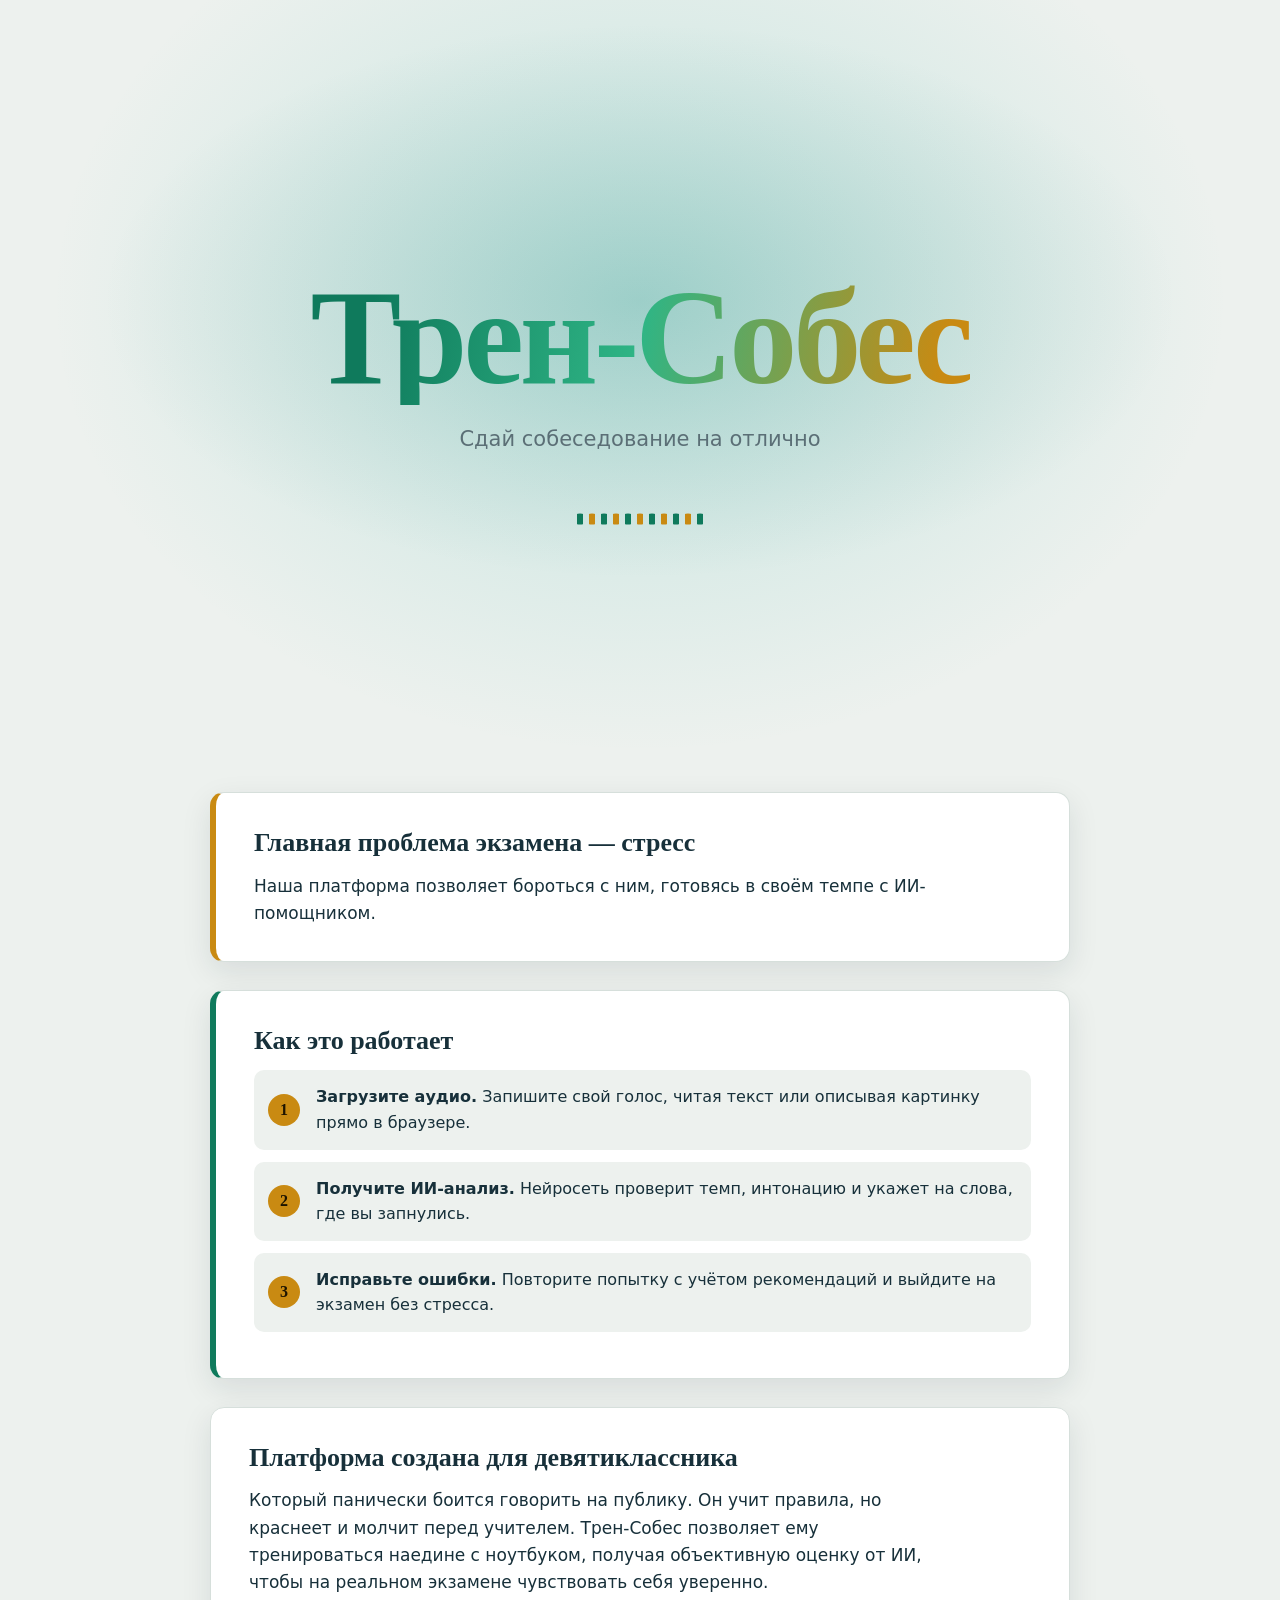
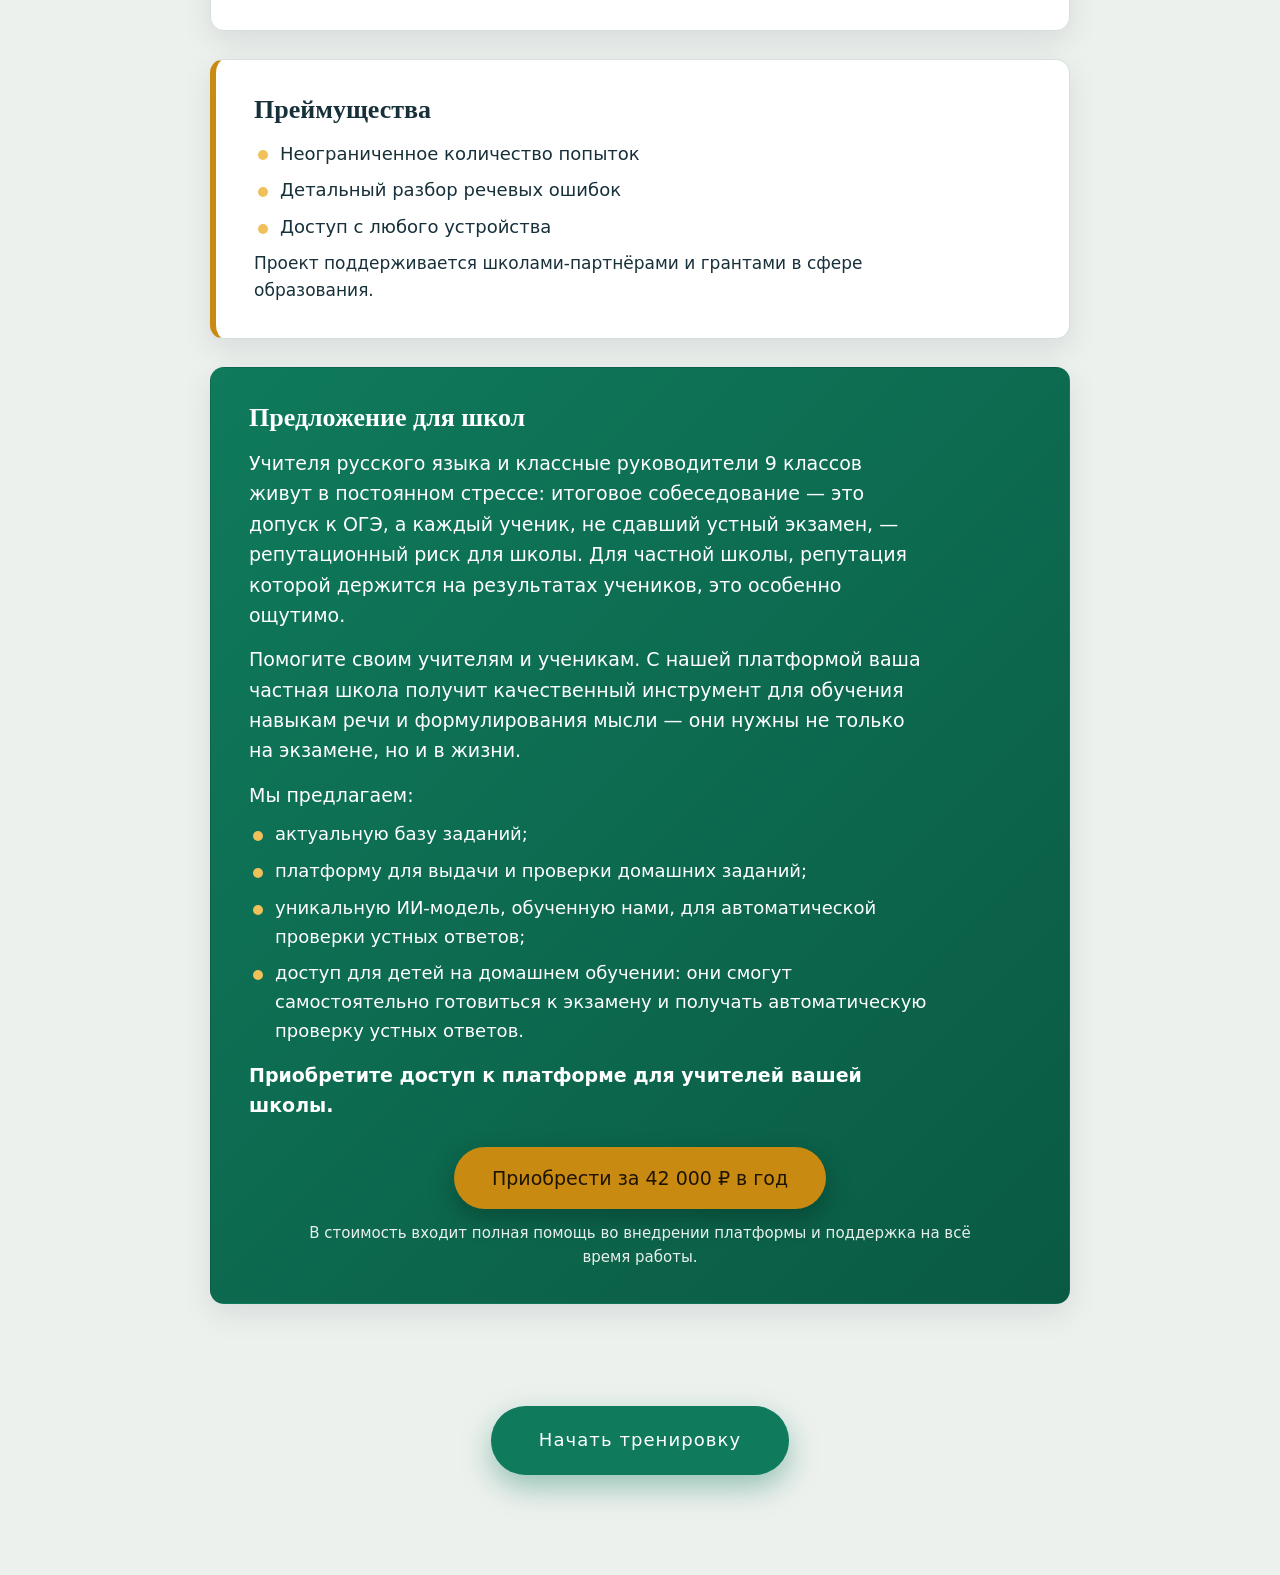
==== commit 47dfdba7: "Add files via upload" ====
--- a/public_html/index.html
+++ b/public_html/index.html
@@ -15,14 +15,13 @@
   <p class="lp-tag">Сдай собеседование на отлично</p>
   
   <div class="lp-wave" aria-hidden="true"><i></i><i></i><i></i><i></i><i></i><i></i><i></i><i></i><i></i><i></i><i></i></div>
-  <div class="lp-scroll" aria-hidden="true">Листайте вниз ↓</div>
 </header>
 
 <main class="lp-wrap">
 
   <section class="lp-block warm rv">
-    <h2>Доказательство</h2>
-    <p>Главная проблема экзамена — стресс. Наша платформа позволяет бороться с ним, готовясь в своём темпе с ИИ-помощником.</p>
+    <h2>Главная проблема экзамена — стресс</h2>
+    <p> Наша платформа позволяет бороться с ним, готовясь в своём темпе с ИИ-помощником.</p>
   </section>
 
   <section class="lp-block accent rv from-r">
@@ -35,19 +34,38 @@
   </section>
 
   <section class="lp-block rv">
-    <h2>Для кого</h2>
-    <p>Платформа создана для девятиклассника Максима, который панически боится говорить на публику. Он учит правила, но краснеет и молчит перед учителем. Трен-Собес позволяет ему тренироваться наедине с ноутбуком, получая объективную оценку от ИИ, чтобы на реальном экзамене чувствовать себя уверенно.</p>
+    <h2>Платформа создана для девятиклассника</h2>
+    <p>Который панически боится говорить на публику. Он учит правила, но краснеет и молчит перед учителем. Трен-Собес позволяет ему тренироваться наедине с ноутбуком, получая объективную оценку от ИИ, чтобы на реальном экзамене чувствовать себя уверенно.</p>
   </section>
 
-  <section class="lp-block goal rv from-r">
-    <h2>Сколько стоит</h2>
-    <p>0 ₽ — для учеников и учителей.</p>
+  <section class="lp-block warm rv">
+    <h2>Преймущества</h2>
     <ul class="lp-offer">
       <li>Неограниченное количество попыток</li>
       <li>Детальный разбор речевых ошибок</li>
       <li>Доступ с любого устройства</li>
     </ul>
     <p class="lp-buy-note">Проект поддерживается школами-партнёрами и грантами в сфере образования.</p>
+  </section>
+
+  </section>
+    <section class="lp-block goal rv from-r">
+    <h2>Предложение для школ</h2>
+    <p>Учителя русского языка и классные руководители 9 классов живут в постоянном стрессе: итоговое собеседование — это допуск к ОГЭ, а каждый ученик, не сдавший устный экзамен, — репутационный риск для школы. Для частной школы, репутация которой держится на результатах учеников, это особенно ощутимо.</p>
+    <p class="lp-offer-gap">Помогите своим учителям и ученикам. С нашей платформой ваша частная школа получит качественный инструмент для обучения навыкам речи и формулирования мысли — они нужны не только на экзамене, но и в жизни.</p>
+    <p class="lp-offer-gap">Мы предлагаем:</p>
+    <ul class="lp-offer">
+      <li>актуальную базу заданий;</li>
+      <li>платформу для выдачи и проверки домашних заданий;</li>
+      <li>уникальную ИИ-модель, обученную нами, для автоматической проверки устных ответов;</li>
+      <li>доступ для детей на домашнем обучении: они смогут самостоятельно готовиться к экзамену и получать автоматическую проверку устных ответов.</li>
+    </ul>
+    <p class="lp-offer-gap"><strong>Приобретите доступ к платформе для учителей вашей школы.</strong></p>
+    <div class="lp-buy">
+      <!-- TODO: заменить href на форму заявки или почту для связи -->
+      <a class="btn alt" href="#">Приобрести за 42 000 ₽ в год</a>
+      <p class="lp-buy-note">В стоимость входит полная помощь во внедрении платформы и поддержка на всё время работы.</p>
+    </div>
   </section>
 
 </main>
--- a/public_html/landing.css
+++ b/public_html/landing.css
@@ -20,7 +20,7 @@
   margin: 0;
   font-family: Georgia, "Times New Roman", serif;
   font-weight: 700;
-  font-size: 56px;
+  font-size: 24px;
   line-height: 1;
   letter-spacing: -0.03em;
   color: #0f7a5c;
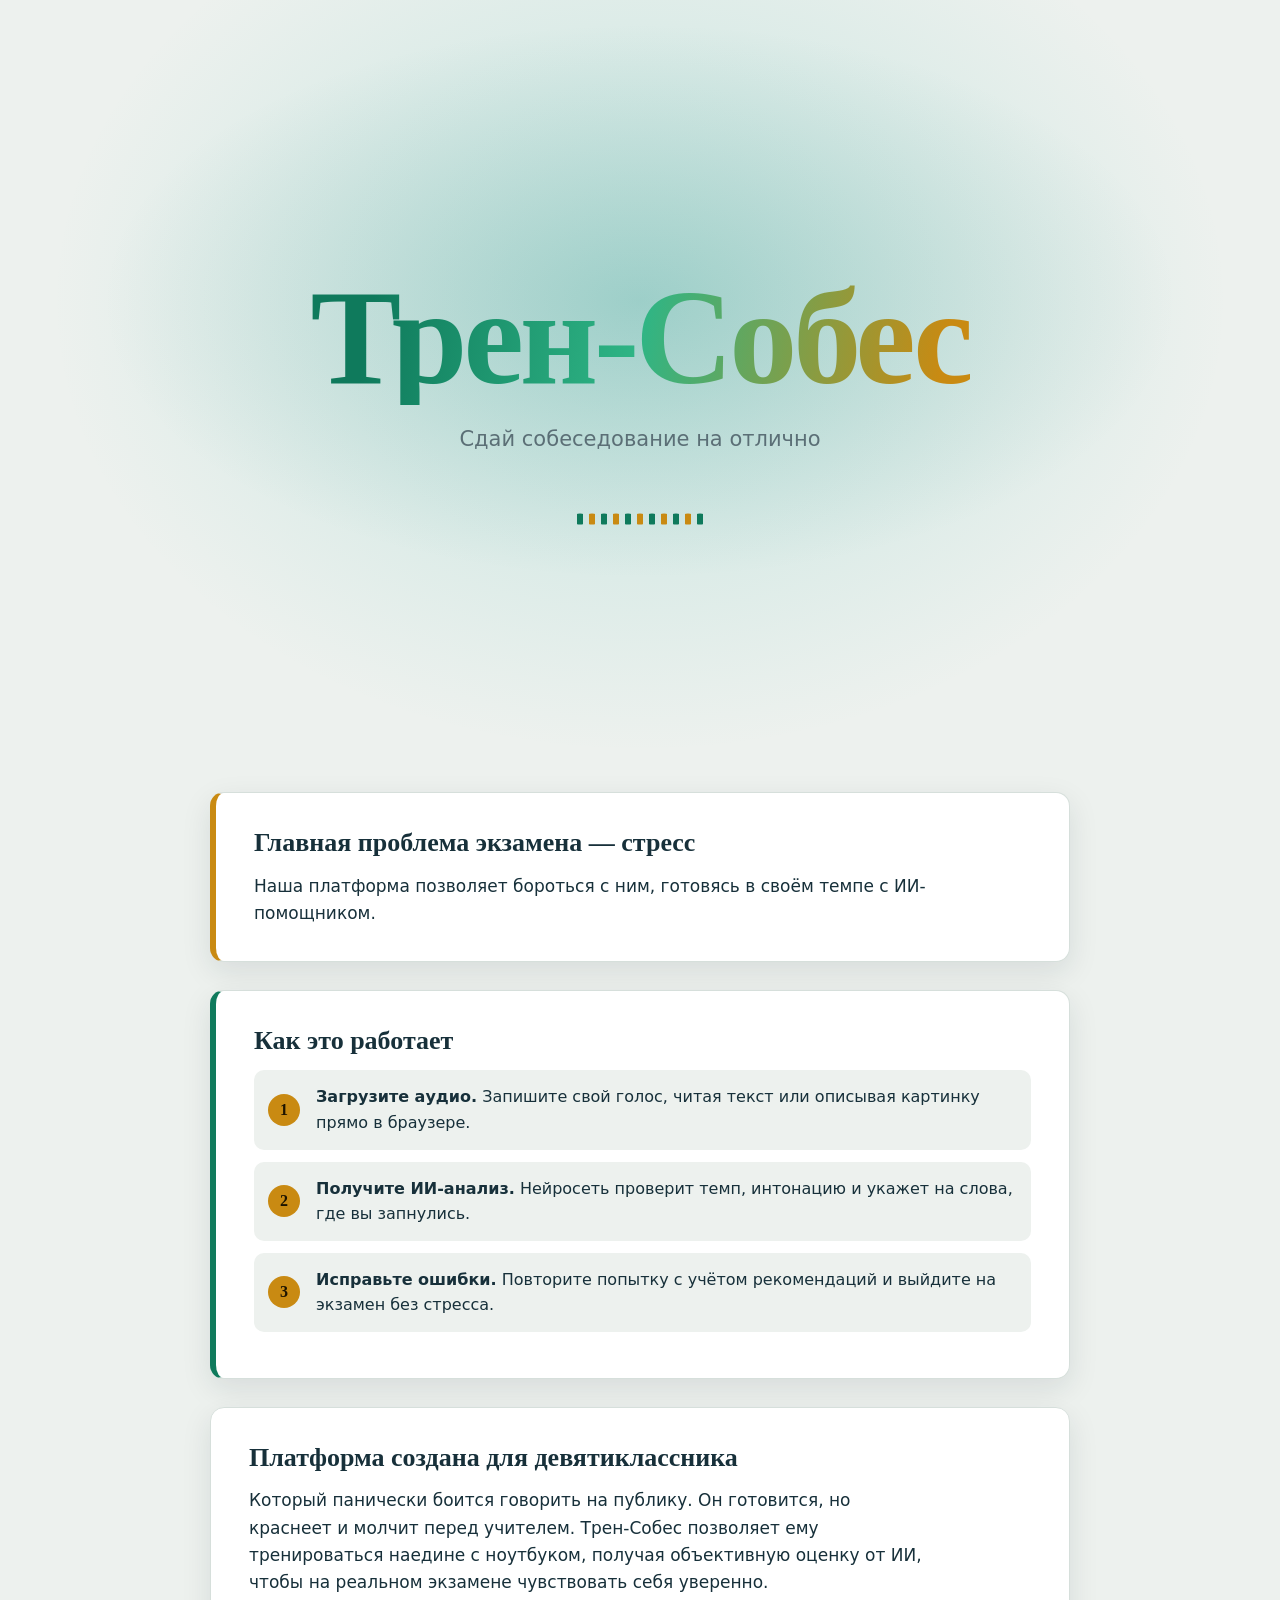
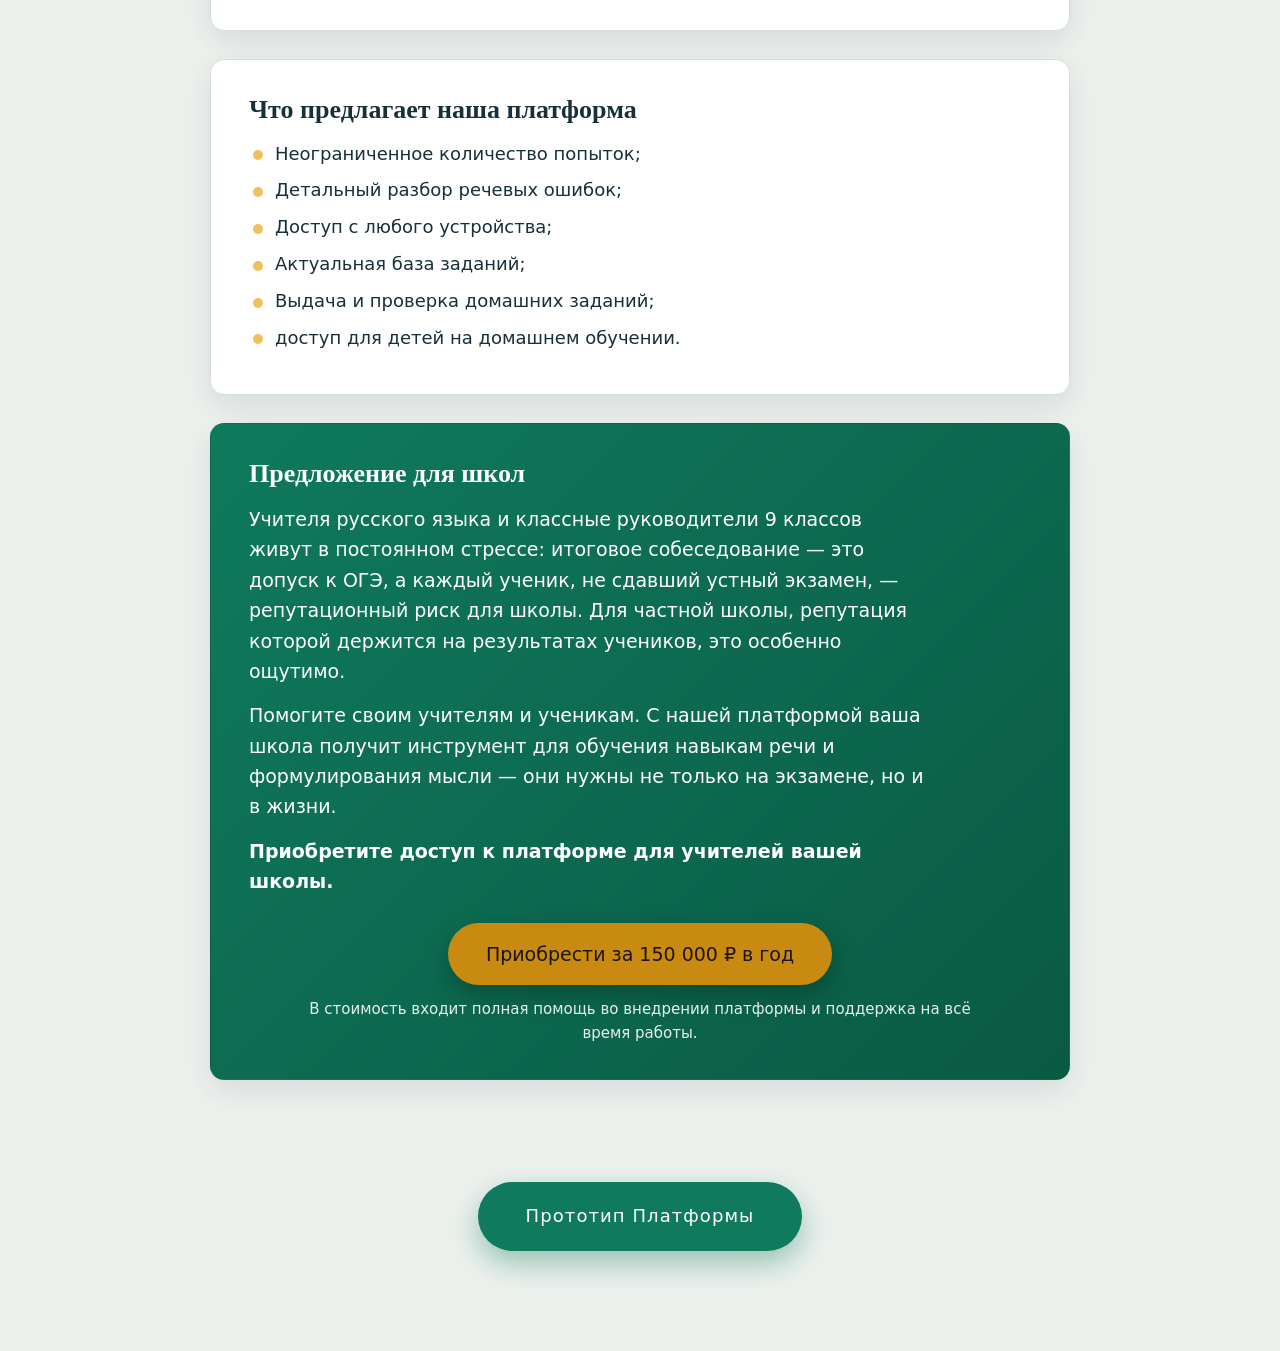
==== commit fa8127f7: "Add files via upload" ====
--- a/public_html/index.html
+++ b/public_html/index.html
@@ -21,7 +21,7 @@
 
   <section class="lp-block warm rv">
     <h2>Главная проблема экзамена — стресс</h2>
-    <p> Наша платформа позволяет бороться с ним, готовясь в своём темпе с ИИ-помощником.</p>
+    <p>Наша платформа позволяет бороться с ним, готовясь в своём темпе с ИИ-помощником.</p>
   </section>
 
   <section class="lp-block accent rv from-r">
@@ -35,35 +35,29 @@
 
   <section class="lp-block rv">
     <h2>Платформа создана для девятиклассника</h2>
-    <p>Который панически боится говорить на публику. Он учит правила, но краснеет и молчит перед учителем. Трен-Собес позволяет ему тренироваться наедине с ноутбуком, получая объективную оценку от ИИ, чтобы на реальном экзамене чувствовать себя уверенно.</p>
+    <p>Который панически боится говорить на публику. Он готовится, но краснеет и молчит перед учителем. Трен-Собес позволяет ему тренироваться наедине с ноутбуком, получая объективную оценку от ИИ, чтобы на реальном экзамене чувствовать себя уверенно.</p>
   </section>
 
-  <section class="lp-block warm rv">
-    <h2>Преймущества</h2>
+  <section class="lp-block rv in">
+    <h2>Что предлагает наша платформа</h2>
     <ul class="lp-offer">
-      <li>Неограниченное количество попыток</li>
-      <li>Детальный разбор речевых ошибок</li>
-      <li>Доступ с любого устройства</li>
+      <li>Неограниченное количество попыток;</li>
+      <li>Детальный разбор речевых ошибок;</li>
+      <li>Доступ с любого устройства;</li>
+      <li>Актуальная база заданий;</li>
+      <li>Выдача и проверка домашних заданий;</li>
+      <li>доступ для детей на домашнем обучении.</li>
     </ul>
-    <p class="lp-buy-note">Проект поддерживается школами-партнёрами и грантами в сфере образования.</p>
-  </section>
-
+    
   </section>
     <section class="lp-block goal rv from-r">
     <h2>Предложение для школ</h2>
     <p>Учителя русского языка и классные руководители 9 классов живут в постоянном стрессе: итоговое собеседование — это допуск к ОГЭ, а каждый ученик, не сдавший устный экзамен, — репутационный риск для школы. Для частной школы, репутация которой держится на результатах учеников, это особенно ощутимо.</p>
-    <p class="lp-offer-gap">Помогите своим учителям и ученикам. С нашей платформой ваша частная школа получит качественный инструмент для обучения навыкам речи и формулирования мысли — они нужны не только на экзамене, но и в жизни.</p>
-    <p class="lp-offer-gap">Мы предлагаем:</p>
-    <ul class="lp-offer">
-      <li>актуальную базу заданий;</li>
-      <li>платформу для выдачи и проверки домашних заданий;</li>
-      <li>уникальную ИИ-модель, обученную нами, для автоматической проверки устных ответов;</li>
-      <li>доступ для детей на домашнем обучении: они смогут самостоятельно готовиться к экзамену и получать автоматическую проверку устных ответов.</li>
-    </ul>
+    <p class="lp-offer-gap">Помогите своим учителям и ученикам. С нашей платформой ваша школа получит инструмент для обучения навыкам речи и формулирования мысли — они нужны не только на экзамене, но и в жизни.</p>
     <p class="lp-offer-gap"><strong>Приобретите доступ к платформе для учителей вашей школы.</strong></p>
     <div class="lp-buy">
       <!-- TODO: заменить href на форму заявки или почту для связи -->
-      <a class="btn alt" href="#">Приобрести за 42 000 ₽ в год</a>
+      <a class="btn alt" href="#">Приобрести за 150 000 ₽ в год</a>
       <p class="lp-buy-note">В стоимость входит полная помощь во внедрении платформы и поддержка на всё время работы.</p>
     </div>
   </section>
@@ -71,7 +65,7 @@
 </main>
 
 <div class="lp-cta rv">
-  <a class="btn" href="role.html">Начать тренировку</a>
+  <a class="btn" href="role.html">Прототип Платформы</a>
 </div>
 
 <script>
--- a/public_html/landing.css
+++ b/public_html/landing.css
@@ -20,7 +20,7 @@
   margin: 0;
   font-family: Georgia, "Times New Roman", serif;
   font-weight: 700;
-  font-size: 24px;
+  font-size: 60px;
   line-height: 1;
   letter-spacing: -0.03em;
   color: #0f7a5c;
